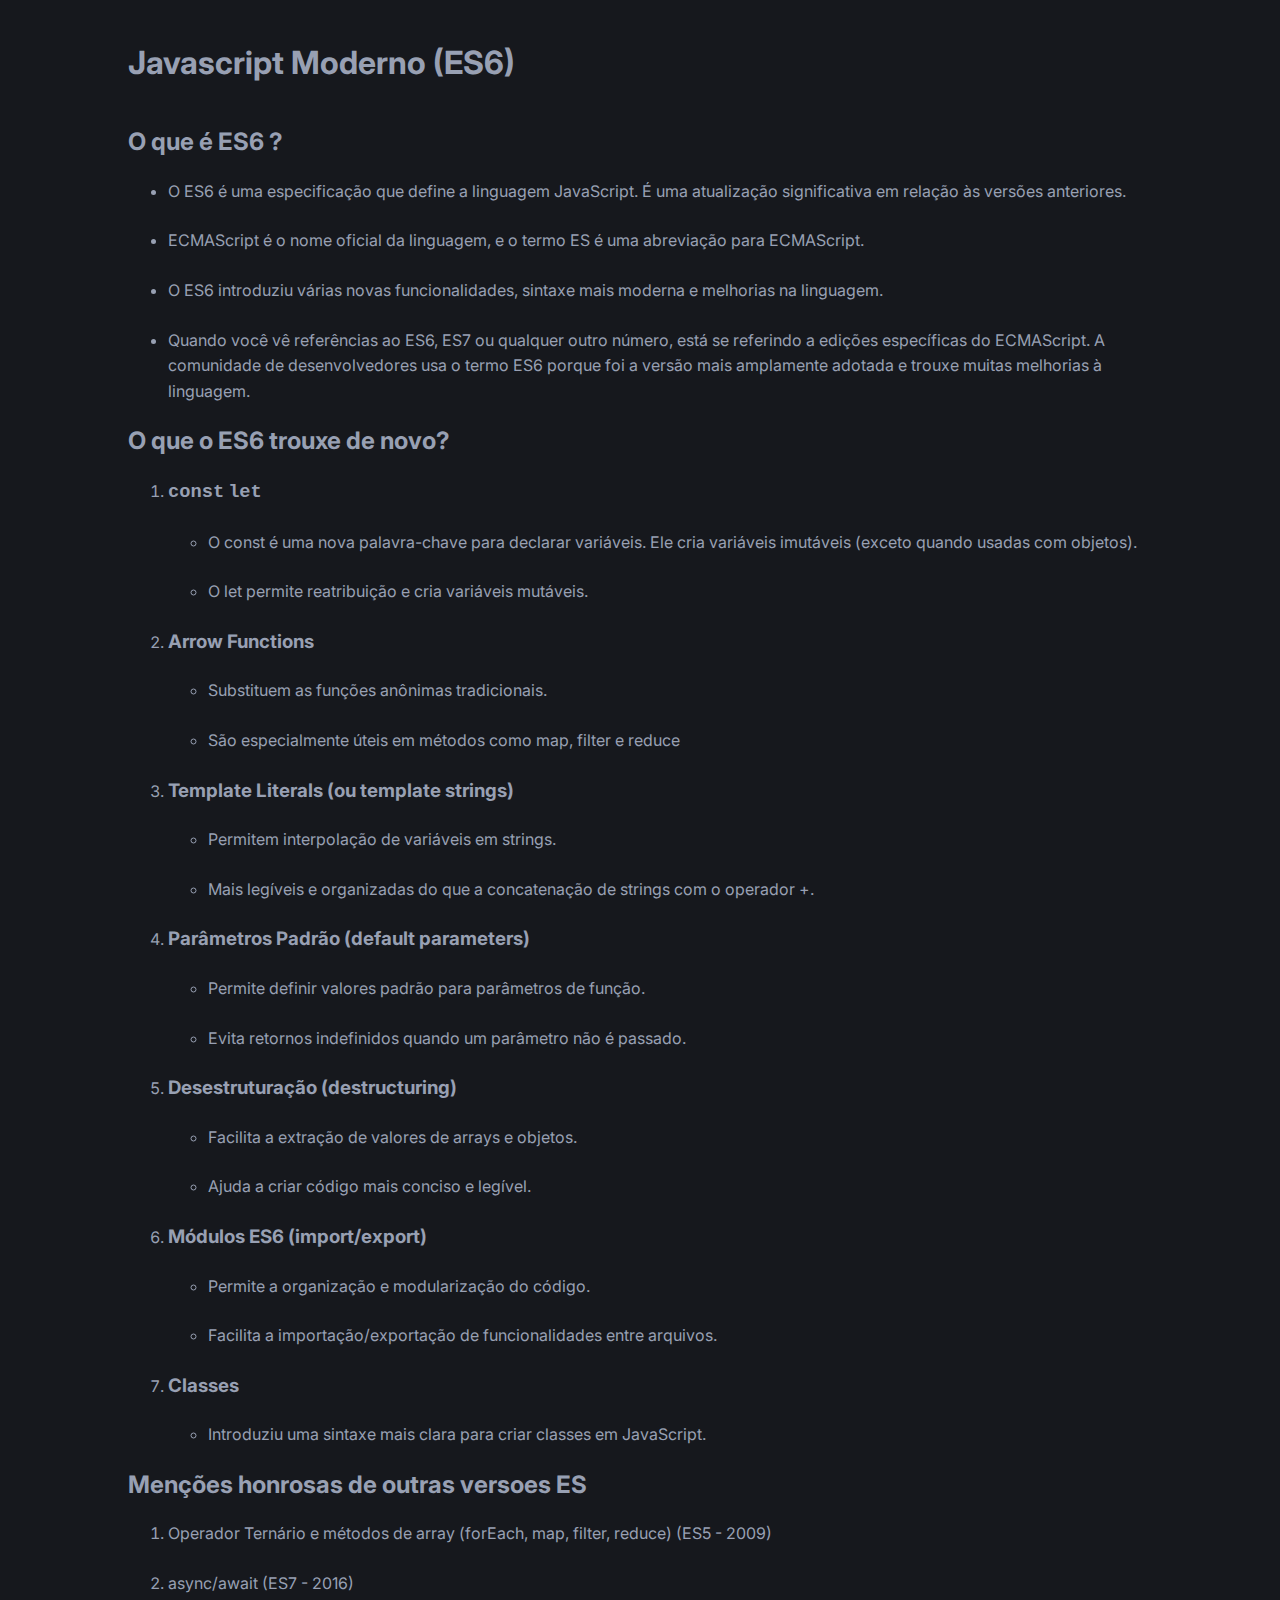
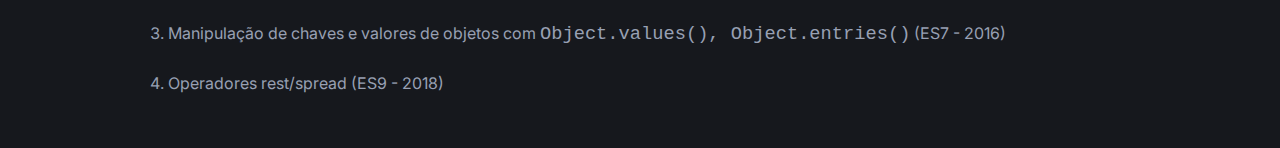
==== 04 - Javascript Moderno (ES6) - manhã/index.html @ 378151ba "added m4-sp2-demo1-manha" ====
<!DOCTYPE html>
<html lang="pt-BR">
  <head>
    <meta charset="UTF-8" />
    <meta name="viewport" content="width=device-width, initial-scale=1.0" />
    <title>Javascript Moderno</title>

    <!-- STYLES -->
    <link rel="stylesheet" href="./src/styles/index.css" />

    <!-- SCRIPTS -->
    <!-- <script src="./src/scripts/database.js" defer></script> -->
    <script type="module" src="./src/scripts/index.js" defer></script>
  </head>
  <body>
    <h1>Javascript Moderno (ES6)</h1>

    <h2>O que é ES6 ?</h2>

    <ul>
      <li>
        O ES6 é uma especificação que define a linguagem JavaScript. É uma
        atualização significativa em relação às versões anteriores.
      </li>
      <li>
        ECMAScript é o nome oficial da linguagem, e o termo ES é uma abreviação
        para ECMAScript.
      </li>
      <li>
        O ES6 introduziu várias novas funcionalidades, sintaxe mais moderna e
        melhorias na linguagem.
      </li>
      <li>
        Quando você vê referências ao ES6, ES7 ou qualquer outro número, está se
        referindo a edições específicas do ECMAScript. A comunidade de
        desenvolvedores usa o termo ES6 porque foi a versão mais amplamente
        adotada e trouxe muitas melhorias à linguagem.
      </li>
    </ul>

    <h2>O que o ES6 trouxe de novo?</h2>

    <ol>
      <li>
        <h3><code>const</code> <code>let</code></h3>
        <ul>
          <li>
            O const é uma nova palavra-chave para declarar variáveis. Ele cria
            variáveis imutáveis (exceto quando usadas com objetos).
          </li>
          <li>O let permite reatribuição e cria variáveis mutáveis.</li>
        </ul>
      </li>

      <li>
        <h3>Arrow Functions</h3>
        <ul>
          <li>Substituem as funções anônimas tradicionais.</li>
          <li>São especialmente úteis em métodos como map, filter e reduce</li>
        </ul>
      </li>

      <li>
        <h3>Template Literals (ou template strings)</h3>
        <ul>
          <li>Permitem interpolação de variáveis em strings.</li>
          <li>
            Mais legíveis e organizadas do que a concatenação de strings com o
            operador +.
          </li>
        </ul>
      </li>

      <li>
        <h3>Parâmetros Padrão (default parameters)</h3>
        <ul>
          <li>Permite definir valores padrão para parâmetros de função.</li>
          <li>Evita retornos indefinidos quando um parâmetro não é passado.</li>
        </ul>
      </li>

      <li>
        <h3>Desestruturação (destructuring)</h3>
        <ul>
          <li>Facilita a extração de valores de arrays e objetos.</li>
          <li>Ajuda a criar código mais conciso e legível.</li>
        </ul>
      </li>

      <li>
        <h3>Módulos ES6 (import/export)</h3>
        <ul>
          <li>Permite a organização e modularização do código.</li>
          <li>
            Facilita a importação/exportação de funcionalidades entre arquivos.
          </li>
        </ul>
      </li>

      <li>
        <h3>Classes</h3>
        <ul>
          <li>
            Introduziu uma sintaxe mais clara para criar classes em JavaScript.
          </li>
        </ul>
      </li>
    </ol>

    <h2>Menções honrosas de outras versoes ES</h2>

    <ol>
      <li>
        Operador Ternário e métodos de array (forEach, map, filter, reduce) (ES5
        - 2009)
      </li>

      <li>async/await (ES7 - 2016)</li>

      <li>
        Manipulação de chaves e valores de objetos com
        <code>Object.values(), Object.entries()</code> (ES7 - 2016)
      </li>

      <li>Operadores rest/spread (ES9 - 2018)</li>
    </ol>
  </body>
</html>
---- 04 - Javascript Moderno (ES6) - manhã/src/styles/index.css ----
@import url("https://fonts.googleapis.com/css2?family=Inter:wght@300;400;500;700;800&display=swap");

h1 {
  padding-bottom: 2rem;
}

body {
  font-family: "Inter", sans-serif;
  background-color: #16181d;
  color: #98a0b3;
  line-height: 160%;

  max-width: 1024px;
  margin-inline: auto;
  padding: 1.3rem;
}

ol,
li {
  margin-block: 1.5rem;
}

code {
  font-size: 1.17rem;
}
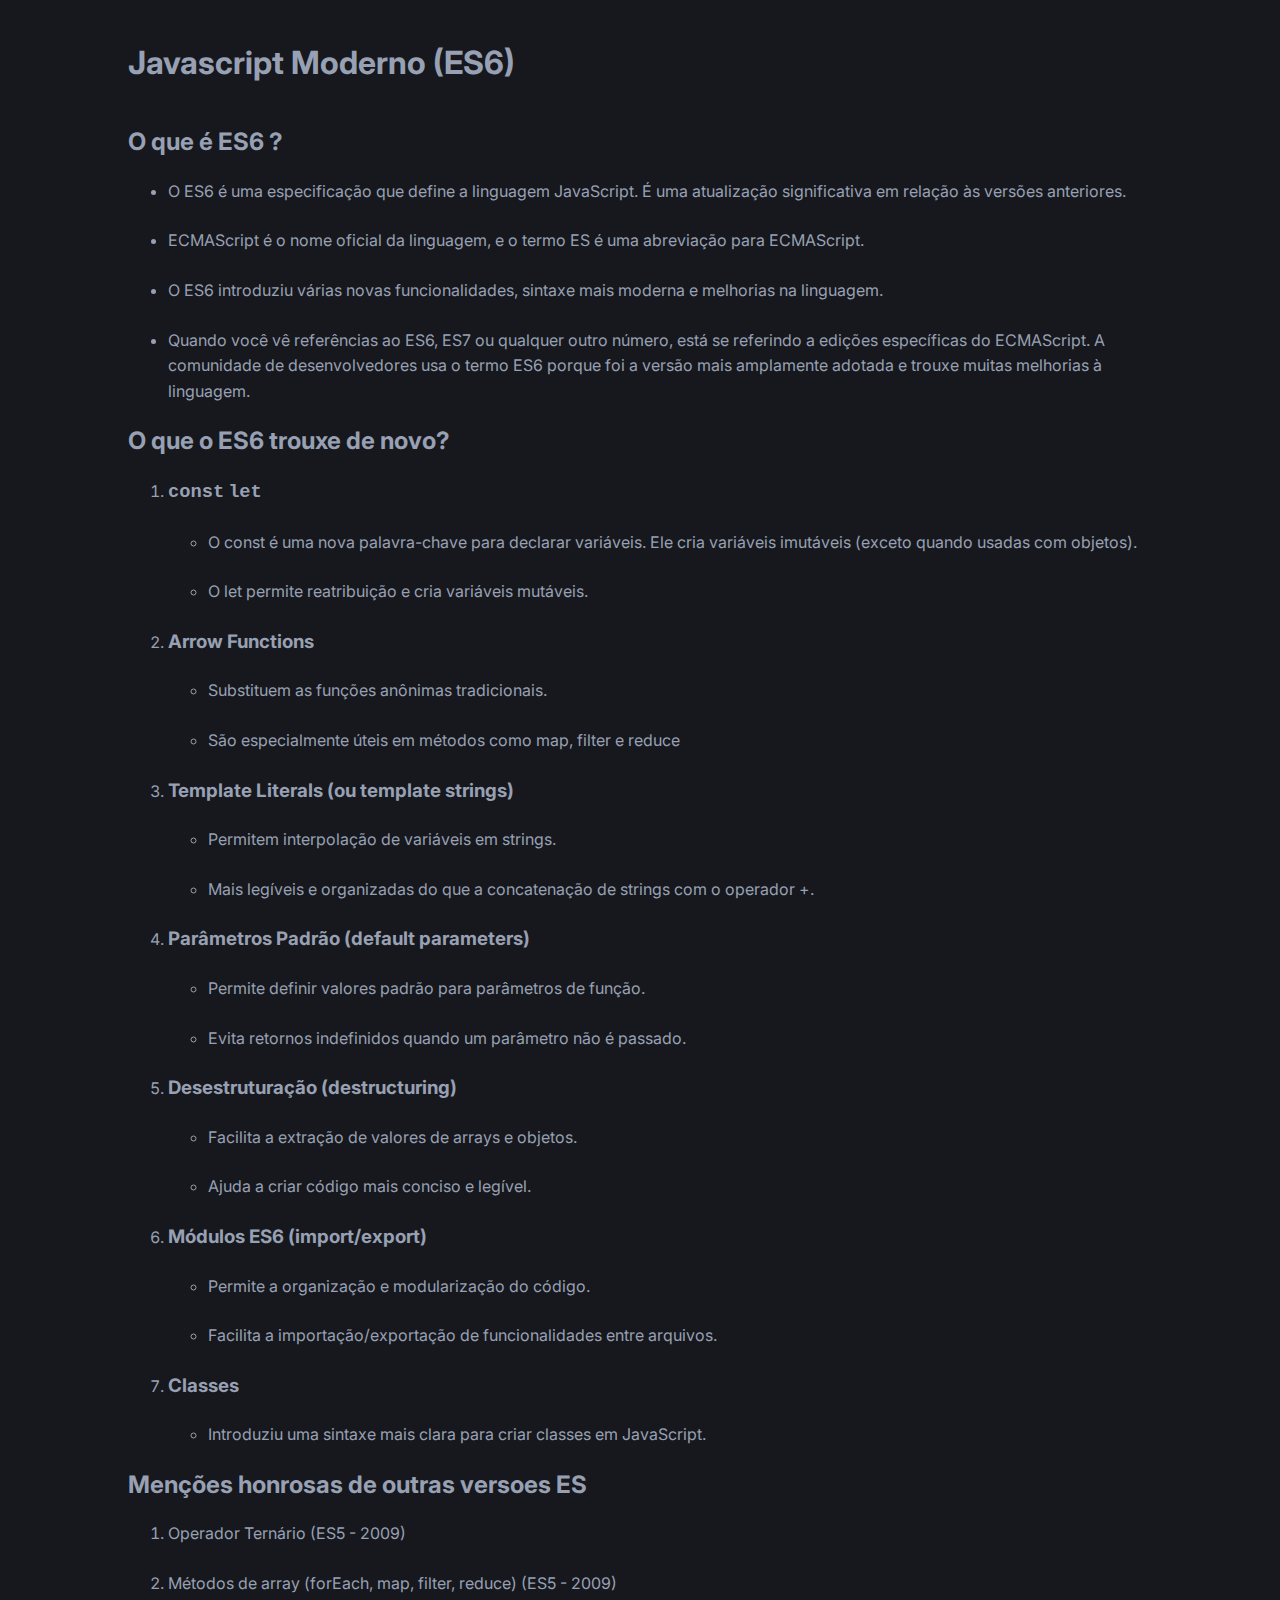
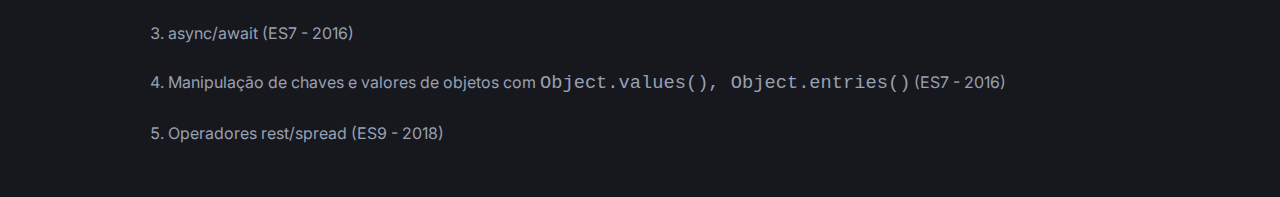
==== commit b5496b5f: "added m4-sp4-demo2-manha" ====
--- a/04 - Javascript Moderno (ES6) - manhã/index.html
+++ b/04 - Javascript Moderno (ES6) - manhã/index.html
@@ -110,10 +110,9 @@
     <h2>Menções honrosas de outras versoes ES</h2>
 
     <ol>
-      <li>
-        Operador Ternário e métodos de array (forEach, map, filter, reduce) (ES5
-        - 2009)
-      </li>
+      <li>Operador Ternário (ES5 - 2009)</li>
+
+      <li>Métodos de array (forEach, map, filter, reduce) (ES5 - 2009)</li>
 
       <li>async/await (ES7 - 2016)</li>
 
